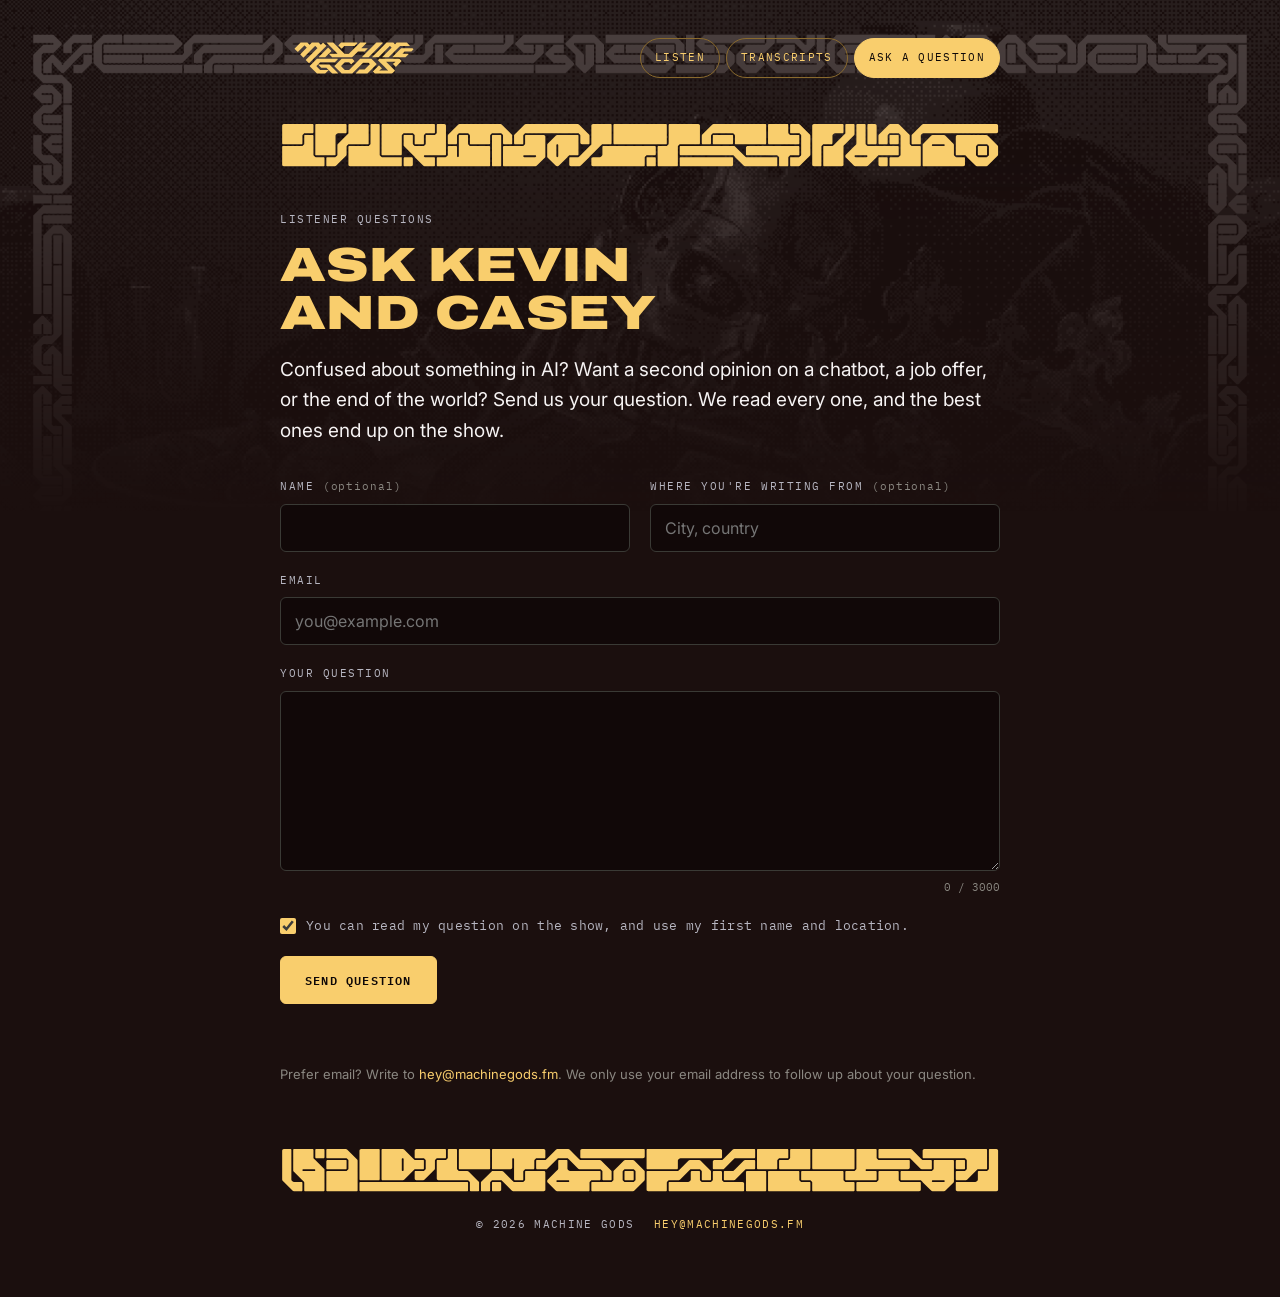
==== ask/index.html @ 43043671 "Add transcripts section and listener-questions form; post-launch refresh - /transcripts/: plain-HTML" ====
<!DOCTYPE html>
<html lang="en">
<head>
<meta charset="utf-8">
<meta name="viewport" content="width=device-width, initial-scale=1">
<title>Ask Machine Gods a question</title>
<meta name="description" content="Got a question about AI for Kevin Roose and Casey Newton? Send it to Machine Gods and it might end up on the show.">
<link rel="canonical" href="https://machinegods.fm/ask/">
<meta property="og:type" content="website">
<meta property="og:title" content="Ask Machine Gods a question">
<meta property="og:description" content="Got a question about AI for Kevin Roose and Casey Newton? Send it in and it might end up on the show.">
<meta property="og:url" content="https://machinegods.fm/ask/">
<meta property="og:image" content="https://machinegods.fm/assets/hosts.jpg">
<meta name="twitter:card" content="summary_large_image">
<link rel="icon" href="../assets/brand/favicon.svg" type="image/svg+xml">
<link rel="preconnect" href="https://fonts.googleapis.com">
<link rel="preconnect" href="https://fonts.gstatic.com" crossorigin>
<link rel="stylesheet" href="https://fonts.googleapis.com/css2?family=Archivo:wdth,wght@62..125,100..900&family=IBM+Plex+Mono:wght@400;500;600&family=Inter:wght@400;600&display=swap">
<link rel="stylesheet" href="../assets/site.css">
</head>
<body>
<div class="mg-backdrop" aria-hidden="true"></div>
<div class="mg-wrap">
  <header class="mg-header">
    <a class="mg-logo" href="/"><img src="../assets/brand/wordmark.svg" alt="Machine Gods" width="148" height="60"></a>
    <nav class="mg-nav" aria-label="Site">
      <a href="/">Listen</a>
      <a href="/transcripts/">Transcripts</a>
      <a href="/ask/" aria-current="page">Ask a question</a>
    </nav>
  </header>
  <div class="mg-divider" aria-hidden="true"></div>

  <main>
    <p class="mg-kicker">Listener questions</p>
    <h1 class="mg-title">Ask Kevin and Casey</h1>
    <p class="mg-lede">Confused about something in AI? Want a second opinion on a chatbot, a job offer, or the end of the world? Send us your question. We read every one, and the best ones end up on the show.</p>

    <form id="ask" class="mg-form" novalidate>
      <div class="mg-row">
        <div class="mg-field">
          <label for="name">Name <span class="mg-opt">(optional)</span></label>
          <input class="mg-input" id="name" name="name" autocomplete="name" maxlength="120">
        </div>
        <div class="mg-field">
          <label for="location">Where you're writing from <span class="mg-opt">(optional)</span></label>
          <input class="mg-input" id="location" name="location" autocomplete="address-level2" maxlength="120" placeholder="City, country">
        </div>
      </div>
      <div class="mg-field">
        <label for="email">Email</label>
        <input class="mg-input" id="email" name="email" type="email" autocomplete="email" required maxlength="254" placeholder="you@example.com">
      </div>
      <div class="mg-field">
        <label for="question">Your question</label>
        <textarea class="mg-textarea" id="question" name="question" required maxlength="3000"></textarea>
        <div class="mg-count" id="count" aria-live="polite">0 / 3000</div>
      </div>
      <label class="mg-check">
        <input type="checkbox" id="onAir" name="onAir" checked>
        <span>You can read my question on the show, and use my first name and location.</span>
      </label>
      <div class="mg-hp" aria-hidden="true">
        <label for="website">Leave this empty</label>
        <input id="website" name="website" tabindex="-1" autocomplete="off">
      </div>
      <button class="mg-button" type="submit" id="submit">Send question</button>
      <p class="mg-alert" id="alert" role="alert"></p>
    </form>

    <div class="mg-done" id="done" hidden>
      <h2>Got it. Thank you.</h2>
      <p>Your question is in the pile. We can't answer everyone, but we read them all. If we use yours, we may email you first.</p>
    </div>

    <p class="mg-fine">Prefer email? Write to <a href="mailto:hey@machinegods.fm">hey@machinegods.fm</a>. We only use your email address to follow up about your question.</p>
  </main>

  <div class="mg-divider is-bottom" aria-hidden="true"></div>
  <footer class="mg-footer"><span>© 2026 Machine Gods</span><a href="mailto:hey@machinegods.fm">hey@machinegods.fm</a></footer>
</div>

<script>
// Questions endpoint: the Google Apps Script web app in tools/Questions.gs, which
// emails each question to hey@machinegods.fm and logs it to a Google Sheet.
// Leave it empty and the form falls back to opening the listener's mail app.
const QUESTIONS_ENDPOINT = "";
const TO_EMAIL = "hey@machinegods.fm";
const ON_AIR_TEXT = "You can read my question on the show, and use my first name and location.";

const form = document.getElementById("ask");
const alertEl = document.getElementById("alert");
const button = document.getElementById("submit");
const question = document.getElementById("question");
const count = document.getElementById("count");

question.addEventListener("input", () => { count.textContent = question.value.length + " / 3000"; });

form.addEventListener("submit", async e => {
  e.preventDefault();
  if (button.disabled) return;
  const v = name => form.elements[name].value.trim();
  const data = {
    name: v("name"),
    location: v("location"),
    email: v("email"),
    question: v("question"),
    onAir: form.elements.onAir.checked,
    onAirText: ON_AIR_TEXT,
    website: form.elements.website.value,
    source: location.href,
    referrer: document.referrer || "",
    userAgent: navigator.userAgent,
  };
  if (!/^[^@\s]+@[^@\s]+\.[^@\s]+$/.test(data.email)) return fail("Please enter a valid email address.", "email");
  if (data.question.length < 10) return fail("Please write out your question.", "question");
  alertEl.textContent = "";

  if (!QUESTIONS_ENDPOINT) {
    const body = data.question + "\n\n—\n" +
      [data.name, data.location].filter(Boolean).join(", ") +
      "\nOK to use on the show: " + (data.onAir ? "yes" : "no");
    location.href = "mailto:" + TO_EMAIL + "?subject=" + encodeURIComponent("Listener question") + "&body=" + encodeURIComponent(body);
    return;
  }

  button.disabled = true;
  button.textContent = "Sending…";
  try {
    const res = await fetch(QUESTIONS_ENDPOINT, {
      method: "POST",
      // text/plain keeps this a "simple" request: no CORS preflight, which
      // Apps Script web apps can't answer.
      headers: { "Content-Type": "text/plain;charset=utf-8" },
      body: JSON.stringify(data),
    });
    const out = await res.json().catch(() => ({}));
    if (!res.ok || out.ok === false) throw new Error(out.error || ("http_" + res.status));
    form.hidden = true;
    document.getElementById("done").hidden = false;
  } catch (err) {
    console.error("[ask] failed:", err);
    fail(err.message === "rate_limited"
      ? "You've sent a few questions in a row. Please try again in a little while."
      : "Something went wrong. Please try again, or email " + TO_EMAIL + ".");
  } finally {
    button.disabled = false;
    button.textContent = "Send question";
  }
});

function fail(msg, field) {
  alertEl.textContent = msg;
  if (field) form.elements[field].focus();
}
</script>
</body>
</html>
---- assets/site.css ----
/* Machine Gods — shared styles for the plain-HTML pages (/transcripts, /ask).
   The homepage is a Claude Design export with its own inlined styles; the tokens
   below are copied from it so the two stay visually in step. Brand rules: Gold
   on Coffee, Archivo at width 125 for display, Inter for body, IBM Plex Mono for
   metadata; 1px hairlines, small radii, no gradients. */

:root {
  --mg-gold: #F9CE6D;
  --mg-coffee: #1B0F0E;
  --mg-off-white: #F6F3F3;
  --mg-slate: #B7B6C1;
  --mg-warm-black: #0D0707;
  --mg-gold-dim: #8A6A2D;
  --mg-line: #3A3A35;
  --mg-muted: #8A8781;

  --font-display: "Archivo", "Archivo Black", "Arial Black", Impact, sans-serif;
  --font-body: "Inter", system-ui, -apple-system, "Segoe UI", sans-serif;
  --font-mono: "IBM Plex Mono", ui-monospace, "SF Mono", Menlo, Consolas, monospace;
  --ease-out: cubic-bezier(0.2, 0.8, 0.2, 1);
}

* { box-sizing: border-box; }
html { background: var(--mg-warm-black); }
body {
  margin: 0;
  background: var(--mg-coffee);
  color: var(--mg-off-white);
  font-family: var(--font-body);
  font-size: 17px;
  line-height: 1.6;
  -webkit-font-smoothing: antialiased;
  min-height: 100vh;
}
::selection { background: var(--mg-gold); color: var(--mg-warm-black); }
a { color: var(--mg-gold); text-decoration: none; }
a:hover { color: var(--mg-off-white); text-decoration: underline; text-underline-offset: 3px; }
:focus-visible { outline: 2px solid var(--mg-gold); outline-offset: 2px; }

/* Dithered artwork from the homepage, faded behind the top of the page. */
.mg-backdrop {
  position: absolute; inset: 0 0 auto 0; height: 520px; z-index: 0; pointer-events: none;
  background: url("brand/background.png") center top / cover;
  -webkit-mask-image: linear-gradient(#000 0%, transparent 100%);
          mask-image: linear-gradient(#000 0%, transparent 100%);
  opacity: .22;
}

.mg-wrap { position: relative; z-index: 1; max-width: 760px; margin: 0 auto; padding: 0 20px 64px; }

.mg-header {
  display: flex; flex-wrap: wrap; align-items: center; justify-content: space-between; gap: 16px;
  padding: 28px 0 0;
}
.mg-header .mg-logo img { display: block; height: 60px; width: auto; }
.mg-nav { display: flex; flex-wrap: wrap; gap: 6px; }
.mg-nav a, .mg-pill {
  font-family: var(--font-mono); font-size: 11px; letter-spacing: .12em; text-transform: uppercase;
  color: var(--mg-gold); border: 1px solid var(--mg-gold-dim); border-radius: 99px;
  padding: 10px 14px; min-height: 40px; display: inline-flex; align-items: center; white-space: nowrap;
}
.mg-nav a:hover, .mg-pill:hover { border-color: var(--mg-gold); color: var(--mg-off-white); text-decoration: none; }
.mg-nav a[aria-current="page"] { background: var(--mg-gold); border-color: var(--mg-gold); color: var(--mg-warm-black); }

.mg-divider {
  width: 100%; aspect-ratio: 600 / 36; background: var(--mg-gold); margin: 36px 0 44px;
  -webkit-mask: url("brand/divider-top.svg") center / contain no-repeat;
          mask: url("brand/divider-top.svg") center / contain no-repeat;
}
.mg-divider.is-bottom {
  margin: 64px 0 24px;
  -webkit-mask-image: url("brand/divider-bottom.svg");
          mask-image: url("brand/divider-bottom.svg");
}

.mg-kicker {
  font-family: var(--font-mono); font-size: 11px; letter-spacing: .14em; text-transform: uppercase;
  color: var(--mg-slate); margin: 0 0 12px;
}
.mg-title {
  font-family: var(--font-display); font-stretch: 125%; font-weight: 900; text-transform: uppercase;
  color: var(--mg-gold); font-size: clamp(30px, 6vw, 48px); line-height: 1; letter-spacing: .01em;
  margin: 0 0 18px; text-wrap: balance;
}
.mg-lede { font-size: clamp(16px, 2vw, 19px); color: var(--mg-off-white); margin: 0 0 8px; text-wrap: pretty; }
.mg-muted { color: var(--mg-muted); }

/* ---------------------------------------------------------------- transcripts index */
.mg-episodes { list-style: none; margin: 32px 0 0; padding: 0; border-top: 1px solid var(--mg-line); }
.mg-episodes li { border-bottom: 1px solid var(--mg-line); }
.mg-episodes a { display: grid; grid-template-columns: 64px 1fr; gap: 4px 16px; padding: 20px 4px; color: var(--mg-off-white); }
.mg-episodes a:hover { text-decoration: none; background: rgba(249, 206, 109, .05); }
.mg-episodes a:hover .mg-ep-title { color: var(--mg-gold); }
.mg-ep-num { grid-row: span 2; font-family: var(--font-display); font-stretch: 125%; font-weight: 900; font-size: 28px; line-height: 1.1; color: var(--mg-gold); }
.mg-ep-title { font-family: var(--font-display); font-stretch: 125%; font-weight: 700; font-size: 18px; line-height: 1.25; text-transform: uppercase; }
.mg-ep-meta { font-family: var(--font-mono); font-size: 12px; letter-spacing: .06em; color: var(--mg-muted); }
.mg-empty { margin-top: 32px; padding: 24px; border: 1px dashed var(--mg-line); border-radius: 6px; color: var(--mg-muted); font-family: var(--font-mono); font-size: 13px; }

/* ---------------------------------------------------------------- transcript page */
.mg-ep-links { display: flex; flex-wrap: wrap; gap: 6px; margin: 22px 0 0; }
.mg-disclaimer {
  margin: 28px 0 36px; padding: 14px 16px; border-left: 2px solid var(--mg-gold-dim);
  background: rgba(13, 7, 7, .5); font-size: 14px; color: var(--mg-slate);
}
.mg-transcript h2 {
  font-family: var(--font-mono); font-size: 12px; font-weight: 600; letter-spacing: .14em; text-transform: uppercase;
  color: var(--mg-gold); margin: 44px 0 16px; padding-top: 20px; border-top: 1px solid var(--mg-line);
}
.mg-transcript p { margin: 0 0 1.1em; text-wrap: pretty; }
.mg-transcript p strong:first-child {
  font-family: var(--font-mono); font-size: 12.5px; font-weight: 600; letter-spacing: .08em; text-transform: uppercase;
  color: var(--mg-gold); margin-right: 4px;
}
.mg-transcript blockquote { margin: 0 0 1.1em; padding-left: 16px; border-left: 2px solid var(--mg-line); color: var(--mg-slate); }
.mg-transcript hr { border: 0; border-top: 1px solid var(--mg-line); margin: 36px 0; }

/* ---------------------------------------------------------------- ask form */
.mg-form { display: grid; gap: 20px; margin-top: 32px; }
.mg-field { display: grid; gap: 8px; }
.mg-field label, .mg-check {
  font-family: var(--font-mono); font-size: 11px; letter-spacing: .14em; text-transform: uppercase; color: var(--mg-slate);
}
.mg-field label .mg-opt { color: var(--mg-muted); letter-spacing: .08em; text-transform: none; }
.mg-row { display: grid; grid-template-columns: 1fr 1fr; gap: 20px; }
@media (max-width: 560px) { .mg-row { grid-template-columns: 1fr; } }
.mg-input, .mg-textarea {
  width: 100%; background: rgba(13, 7, 7, .7); border: 1px solid var(--mg-line); border-radius: 6px;
  color: var(--mg-off-white); font-family: var(--font-body); font-size: 16px; padding: 12px 14px; outline: none;
}
.mg-input { height: 48px; }
.mg-textarea { min-height: 180px; resize: vertical; line-height: 1.55; }
.mg-input:focus, .mg-textarea:focus { border-color: var(--mg-gold); }
.mg-count { font-family: var(--font-mono); font-size: 11px; color: var(--mg-muted); text-align: right; }
.mg-check { display: flex; gap: 10px; align-items: flex-start; text-transform: none; letter-spacing: .02em; font-size: 13px; line-height: 1.5; cursor: pointer; }
.mg-check input { accent-color: var(--mg-gold); width: 16px; height: 16px; margin: 2px 0 0; flex-shrink: 0; }
.mg-hp { position: absolute; left: -10000px; width: 1px; height: 1px; overflow: hidden; }
.mg-button {
  justify-self: start; height: 48px; padding: 0 24px; background: var(--mg-gold); color: var(--mg-warm-black);
  border: 1px solid var(--mg-gold); border-radius: 6px; font-family: var(--font-mono); font-size: 12px; font-weight: 600;
  letter-spacing: .1em; text-transform: uppercase; cursor: pointer;
}
.mg-button:hover { background: var(--mg-off-white); border-color: var(--mg-off-white); }
.mg-button[disabled] { opacity: .6; cursor: progress; }
.mg-alert { font-family: var(--font-mono); font-size: 12px; letter-spacing: .04em; color: var(--mg-gold); min-height: 1em; margin: 0; }
.mg-done {
  margin-top: 32px; padding: 22px 20px; border: 1px solid var(--mg-gold-dim); border-radius: 6px;
  animation: mgFade .3s ease both;
}
.mg-done h2 { font-family: var(--font-display); font-stretch: 125%; font-weight: 900; text-transform: uppercase; color: var(--mg-gold); font-size: 22px; margin: 0 0 8px; }
.mg-done p { margin: 0; }
.mg-fine { font-size: 13px; color: var(--mg-muted); margin-top: 28px; }

.mg-footer {
  display: flex; flex-wrap: wrap; justify-content: center; gap: 12px 20px;
  font-family: var(--font-mono); font-size: 11px; letter-spacing: .12em; text-transform: uppercase; color: var(--mg-slate);
}

@keyframes mgFade { from { opacity: 0; transform: translateY(8px); } to { opacity: 1; transform: none; } }
@media (prefers-reduced-motion: reduce) { * { animation: none !important; } }
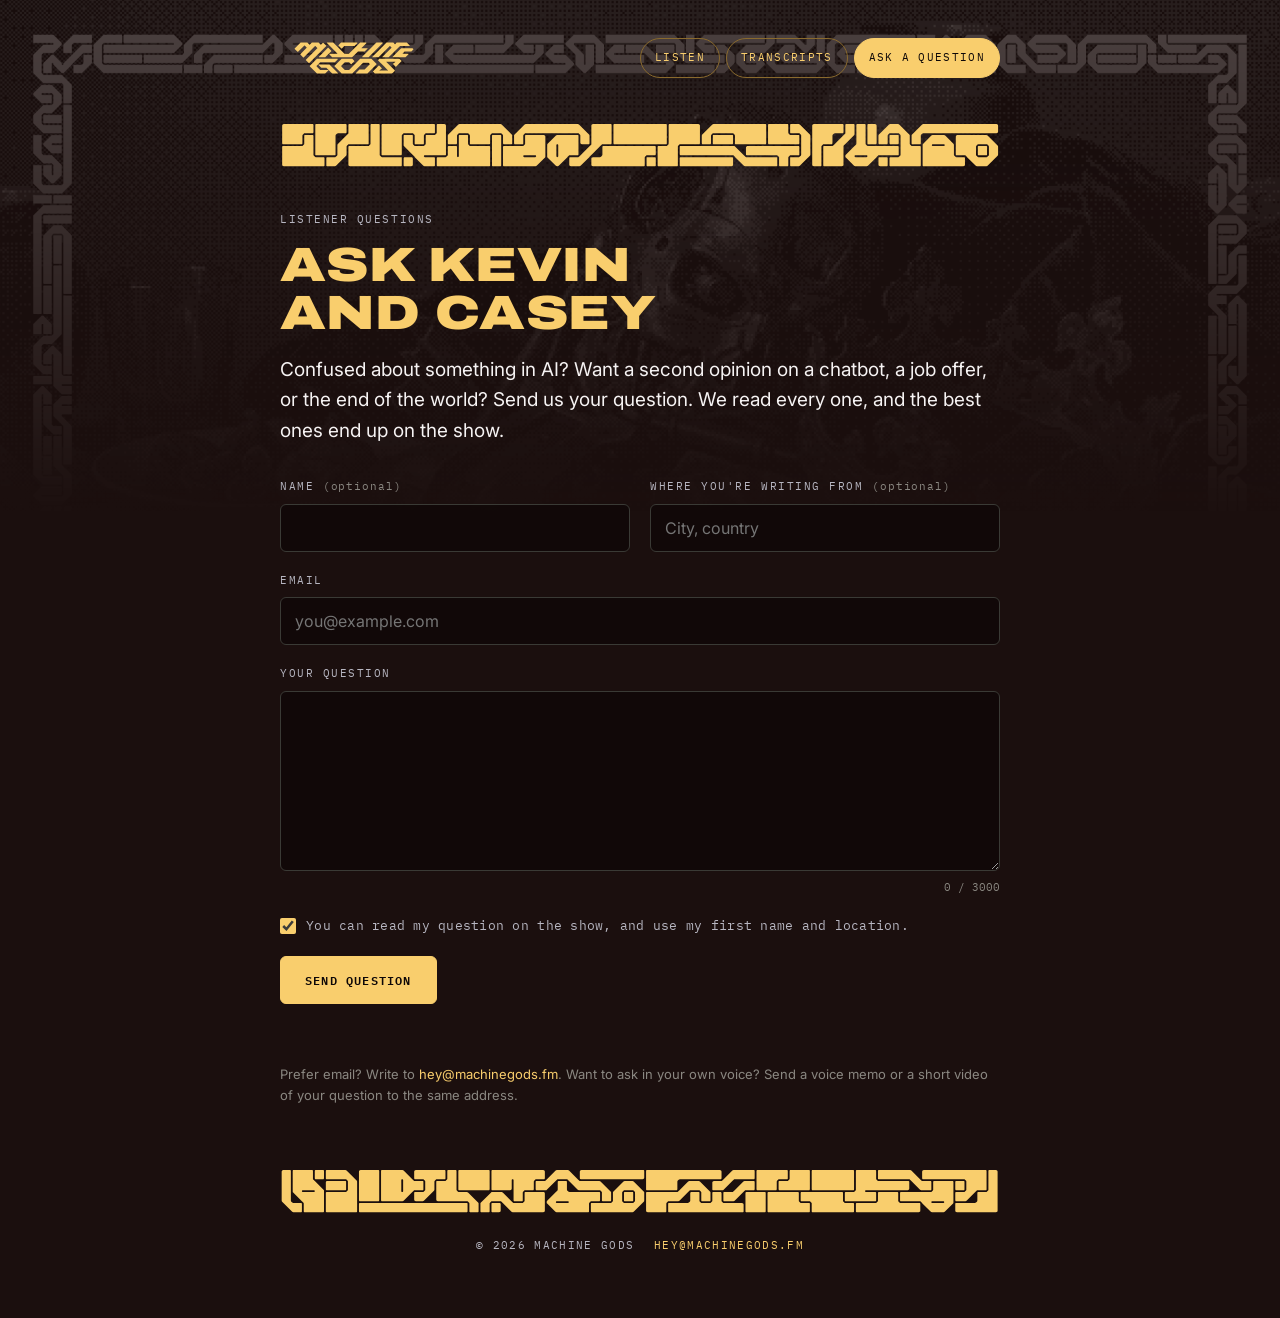
==== commit 0c38c3a3: "Ask page: invite voice memos and videos; drop email-use promise Co-Authored-By: Claude Opus 5.5 <nor" ====
--- a/ask/index.html
+++ b/ask/index.html
@@ -73,7 +73,7 @@
       <p>Your question is in the pile. We can't answer everyone, but we read them all. If we use yours, we may email you first.</p>
     </div>
 
-    <p class="mg-fine">Prefer email? Write to <a href="mailto:hey@machinegods.fm">hey@machinegods.fm</a>. We only use your email address to follow up about your question.</p>
+    <p class="mg-fine">Prefer email? Write to <a href="mailto:hey@machinegods.fm">hey@machinegods.fm</a>. Want to ask in your own voice? Send a voice memo or a short video of your question to the same address.</p>
   </main>
 
   <div class="mg-divider is-bottom" aria-hidden="true"></div>
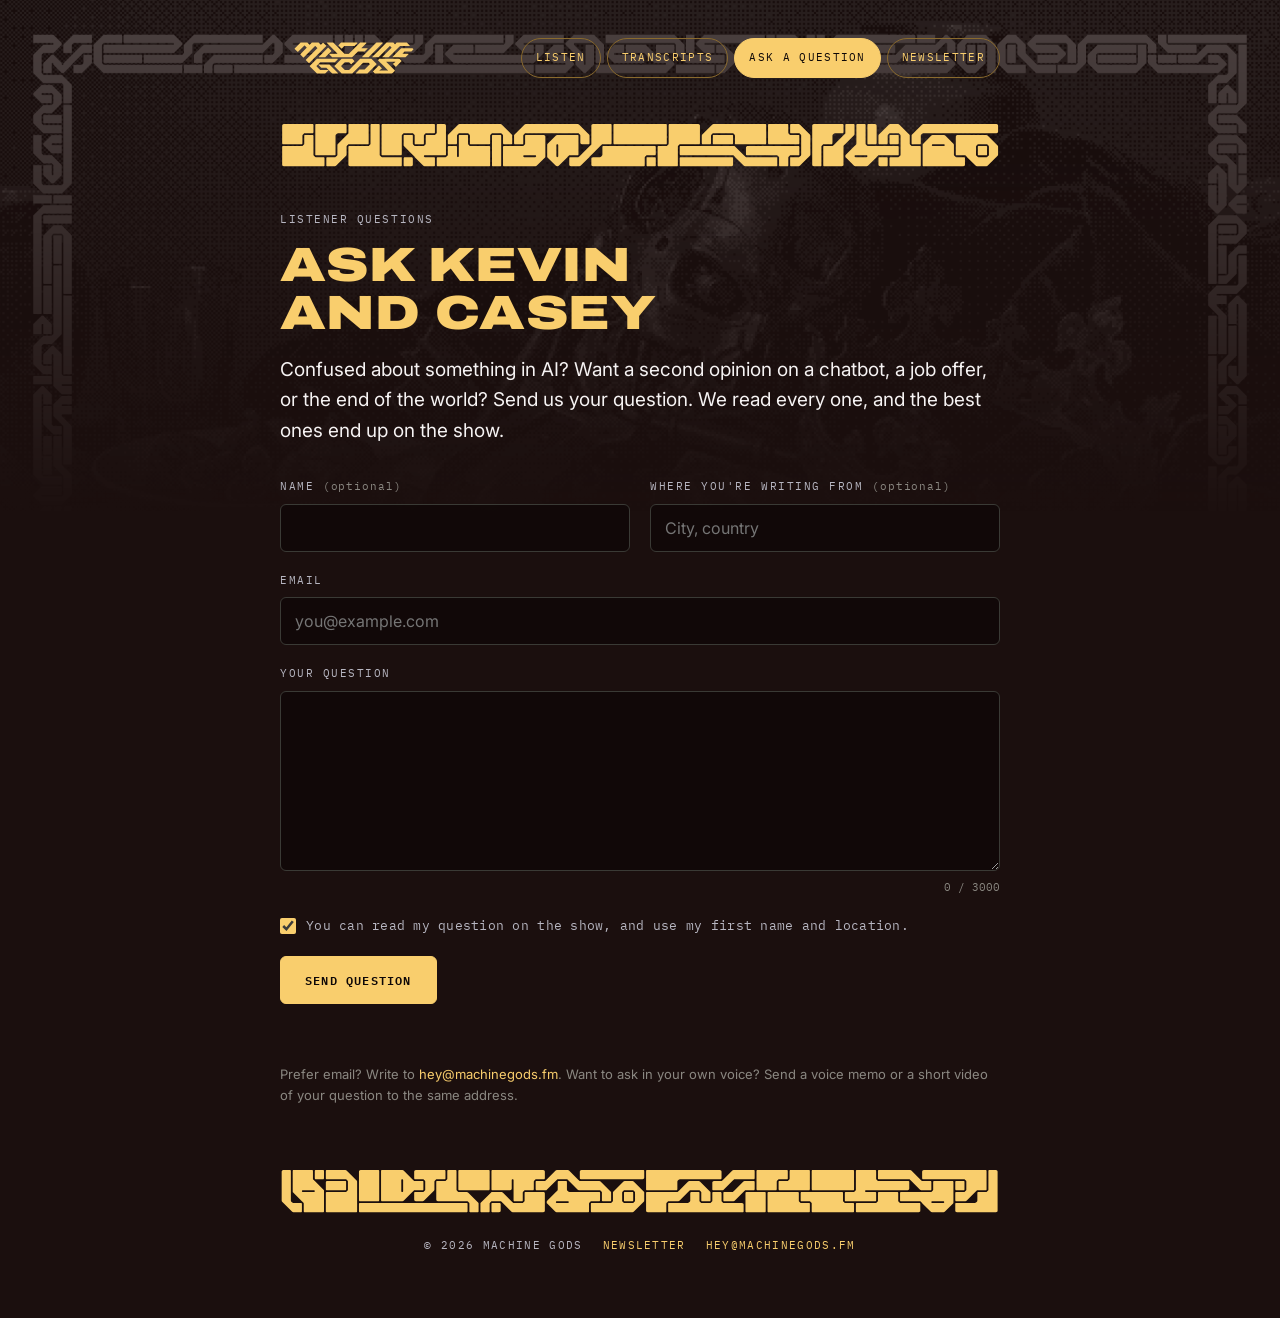
==== commit aea8f687: "Add beehiiv newsletter signup popup; homepage signup now goes to beehiiv - assets/newsletter.js: bra" ====
--- a/ask/index.html
+++ b/ask/index.html
@@ -27,6 +27,7 @@
       <a href="/">Listen</a>
       <a href="/transcripts/">Transcripts</a>
       <a href="/ask/" aria-current="page">Ask a question</a>
+      <a href="#newsletter" data-newsletter>Newsletter</a>
     </nav>
   </header>
   <div class="mg-divider" aria-hidden="true"></div>
@@ -77,16 +78,15 @@
   </main>
 
   <div class="mg-divider is-bottom" aria-hidden="true"></div>
-  <footer class="mg-footer"><span>© 2026 Machine Gods</span><a href="mailto:hey@machinegods.fm">hey@machinegods.fm</a></footer>
+  <footer class="mg-footer"><span>© 2026 Machine Gods</span><a href="#newsletter" data-newsletter>Newsletter</a><a href="mailto:hey@machinegods.fm">hey@machinegods.fm</a></footer>
 </div>
 
 <script>
-// Questions endpoint: the Google Apps Script web app in tools/Questions.gs, which
-// emails each question to hey@machinegods.fm and logs it to a Google Sheet.
+// Questions endpoint: the Cloudflare Worker in tools/questions-worker.js, which
+// emails each question to hey@machinegods.fm via Resend.
 // Leave it empty and the form falls back to opening the listener's mail app.
-const QUESTIONS_ENDPOINT = "";
+const QUESTIONS_ENDPOINT = "https://machinegods-form.kbroose.workers.dev/";
 const TO_EMAIL = "hey@machinegods.fm";
-const ON_AIR_TEXT = "You can read my question on the show, and use my first name and location.";
 
 const form = document.getElementById("ask");
 const alertEl = document.getElementById("alert");
@@ -106,11 +106,7 @@
     email: v("email"),
     question: v("question"),
     onAir: form.elements.onAir.checked,
-    onAirText: ON_AIR_TEXT,
     website: form.elements.website.value,
-    source: location.href,
-    referrer: document.referrer || "",
-    userAgent: navigator.userAgent,
   };
   if (!/^[^@\s]+@[^@\s]+\.[^@\s]+$/.test(data.email)) return fail("Please enter a valid email address.", "email");
   if (data.question.length < 10) return fail("Please write out your question.", "question");
@@ -129,9 +125,7 @@
   try {
     const res = await fetch(QUESTIONS_ENDPOINT, {
       method: "POST",
-      // text/plain keeps this a "simple" request: no CORS preflight, which
-      // Apps Script web apps can't answer.
-      headers: { "Content-Type": "text/plain;charset=utf-8" },
+      headers: { "Content-Type": "application/json" },
       body: JSON.stringify(data),
     });
     const out = await res.json().catch(() => ({}));
@@ -140,9 +134,7 @@
     document.getElementById("done").hidden = false;
   } catch (err) {
     console.error("[ask] failed:", err);
-    fail(err.message === "rate_limited"
-      ? "You've sent a few questions in a row. Please try again in a little while."
-      : "Something went wrong. Please try again, or email " + TO_EMAIL + ".");
+    fail("Something went wrong. Please try again, or email " + TO_EMAIL + ".");
   } finally {
     button.disabled = false;
     button.textContent = "Send question";
@@ -154,5 +146,6 @@
   if (field) form.elements[field].focus();
 }
 </script>
+<script src="../assets/newsletter.js" defer></script>
 </body>
 </html>
--- a/assets/site.css
+++ b/assets/site.css
@@ -88,15 +88,24 @@
 /* ---------------------------------------------------------------- transcripts index */
 .mg-episodes { list-style: none; margin: 32px 0 0; padding: 0; border-top: 1px solid var(--mg-line); }
 .mg-episodes li { border-bottom: 1px solid var(--mg-line); }
-.mg-episodes a { display: grid; grid-template-columns: 64px 1fr; gap: 4px 16px; padding: 20px 4px; color: var(--mg-off-white); }
+.mg-episodes a { display: grid; grid-template-columns: 72px 1fr; gap: 4px 16px; padding: 20px 4px; color: var(--mg-off-white); }
 .mg-episodes a:hover { text-decoration: none; background: rgba(249, 206, 109, .05); }
 .mg-episodes a:hover .mg-ep-title { color: var(--mg-gold); }
+.mg-ep-thumb { grid-row: span 2; width: 72px; height: 72px; object-fit: cover; border: 1px solid var(--mg-gold-dim); border-radius: 4px; }
 .mg-ep-num { grid-row: span 2; font-family: var(--font-display); font-stretch: 125%; font-weight: 900; font-size: 28px; line-height: 1.1; color: var(--mg-gold); }
 .mg-ep-title { font-family: var(--font-display); font-stretch: 125%; font-weight: 700; font-size: 18px; line-height: 1.25; text-transform: uppercase; }
 .mg-ep-meta { font-family: var(--font-mono); font-size: 12px; letter-spacing: .06em; color: var(--mg-muted); }
 .mg-empty { margin-top: 32px; padding: 24px; border: 1px dashed var(--mg-line); border-radius: 6px; color: var(--mg-muted); font-family: var(--font-mono); font-size: 13px; }
 
 /* ---------------------------------------------------------------- transcript page */
+.mg-ep-hero { display: grid; grid-template-columns: 200px 1fr; gap: 28px; align-items: end; margin-bottom: 22px; }
+.mg-ep-hero .mg-title { margin-bottom: 0; }
+.mg-ep-art { display: block; width: 100%; height: auto; aspect-ratio: 1; border: 1px solid var(--mg-gold-dim); border-radius: 6px; }
+.mg-ep-heading { font-size: clamp(24px, 4vw, 34px); line-height: 1.05; }
+@media (max-width: 560px) {
+  .mg-ep-hero { grid-template-columns: 1fr; gap: 20px; }
+  .mg-ep-art { max-width: 240px; }
+}
 .mg-ep-links { display: flex; flex-wrap: wrap; gap: 6px; margin: 22px 0 0; }
 .mg-disclaimer {
   margin: 28px 0 36px; padding: 14px 16px; border-left: 2px solid var(--mg-gold-dim);
